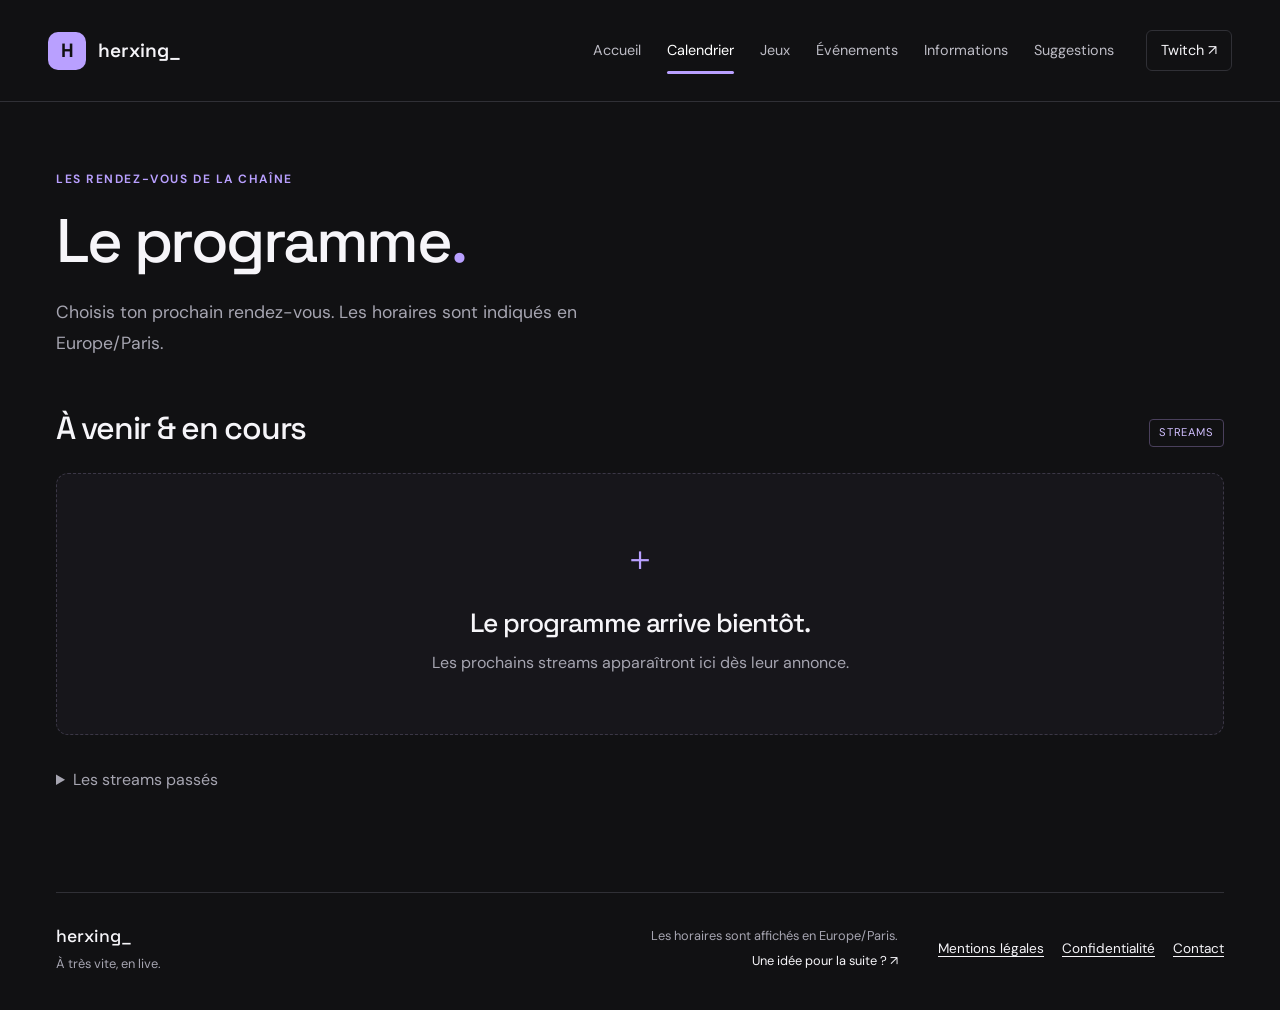
==== calendrier/index.html @ 87395aa2 "Ajouter les informations legales et ameliorer la confidentialite" ====
<!DOCTYPE html>
<html lang="fr" data-page="calendrier" data-root="../">
<head>
<meta charset="UTF-8">
<meta name="referrer" content="no-referrer">
<meta name="viewport" content="width=device-width, initial-scale=1">
<meta name="description" content="Le programme, les jeux et les rendez-vous de la chaîne. Tout pour se retrouver au même endroit.">
<meta name="theme-color" content="#111113">
<title>Calendrier — herxing_</title>
<link rel="icon" type="image/svg+xml" href="../favicon.svg">
<link rel="stylesheet" href="../css/style.css">
<script defer src="../public/contenu.js">
</script>
<script defer src="../config.js">
</script>
<script defer src="../js/validation.js">
</script>
<script defer src="../js/site.js">
</script>
</head>
<body>
<a class="skip" href="#contenu">Aller au contenu</a>
<header class="header">
<a class="brand" href="../index.html" aria-label="herxing_, accueil">
<span class="brand-mark" aria-hidden="true">H
</span>herxing_<span class="brand-tag">LE POINT DE RENDEZ-VOUS</span>
</a>
<nav aria-label="Navigation principale">
<a href="../index.html">Accueil</a>
<a href="../calendrier/index.html" aria-current="page">Calendrier</a>
<a href="../jeux/index.html">Jeux</a>
<a href="../evenements/index.html">Événements</a>
<a href="../informations/index.html">Informations</a>
<a href="../suggestions/index.html">Suggestions</a>
</nav>
<a class="twitch-link" href="https://www.twitch.tv/herxing_" target="_blank" rel="noopener noreferrer">Twitch <span aria-hidden="true">↗</span>
</a>
</header>
<main id="contenu" tabindex="-1">
<noscript>
<p class="shell">Active JavaScript pour afficher les rendez-vous, les jeux et envoyer des suggestions.</p>
</noscript>
<div class="shell page">
<header class="page-heading">
<p class="eyebrow">LES RENDEZ-VOUS DE LA CHAÎNE</p>
<h1>Le programme<span class="accent">.</span>
</h1>
<p class="lead">Choisis ton prochain rendez-vous. Les horaires sont indiqués en Europe/Paris.</p>
</header>
<div class="section-heading">
<h2>À venir & en cours</h2>
<span class="badge">STREAMS</span>
</div>
<section id="upcoming" aria-label="Streams à venir">
</section>
<div id="schedule-empty" class="empty-state">
<span class="empty-symbol" aria-hidden="true">＋</span>
<h2>Le programme arrive bientôt.</h2>
<p>Les prochains streams apparaîtront ici dès leur annonce.</p>
</div>
<details class="past-section" id="past-wrap" hidden>
<summary>Les streams passés</summary>
<div id="past">
</div>
</details>
</div>
</main>
<footer class="footer">
<a class="footer-brand" href="../index.html">herxing_<span>À très vite, en live.</span>
</a>
<div>
<span>Les horaires sont affichés en Europe/Paris.</span>
<a href="../suggestions/index.html">Une idée pour la suite ? <span aria-hidden="true">↗</span>
</a>
</div>
<nav class="legal-links" aria-label="Informations légales"><a href="../mentions-legales/index.html">Mentions légales</a><a href="../confidentialite/index.html">Confidentialité</a><a href="mailto:herxingapp@gmail.com">Contact</a></nav>
<span class="footer-note">Fait pour se retrouver.</span>
</footer>
</body>
</html>
---- css/style.css ----
@font-face{font-family:"DM Sans";font-style:normal;font-weight:400 700;font-display:swap;src:url("../fonts/dmsans.ttf") format("truetype")}
@font-face{font-family:"Space Grotesk";font-style:normal;font-weight:400 700;font-display:swap;src:url("../fonts/spacegrotesk.ttf") format("truetype")}
:root{color-scheme:dark;--bg:#111113;--surface:#19191d;--line:#303036;--muted:#a6a5b1;--text:#f6f5f9;--purple:#b9a0ff;--purple-dark:#261d3e;--heading:'Space Grotesk',sans-serif;--body:'DM Sans',sans-serif}
*{box-sizing:border-box}html{scroll-behavior:smooth}body{margin:0;background:var(--bg);color:var(--text);font:400 1rem/1.6 var(--body)}a{color:inherit;text-decoration:none}button,input,textarea,select{font:inherit}button,a,input,textarea{touch-action:manipulation}button{cursor:pointer}button:disabled{cursor:wait;opacity:.6}h1,h2,h3,p{margin:0}h1,h2,h3{font-family:var(--heading);line-height:1.15;font-weight:500;letter-spacing:-.04em}h1{font-size:clamp(2.8rem,5.6vw,5rem)}h2{font-size:2rem}h3{font-size:1.5rem}p{color:var(--muted)}[hidden]{display:none!important}a:focus-visible,button:focus-visible,input:focus-visible,textarea:focus-visible,summary:focus-visible{outline:3px solid var(--purple);outline-offset:5px}a:hover{color:var(--purple)}.shell{max-width:1264px;margin:auto;padding-left:48px;padding-right:48px}.header{max-width:1456px;margin:auto;display:flex;align-items:center;gap:32px;padding:27px 48px;border-bottom:1px solid var(--line)}.brand{display:flex;align-items:center;gap:12px;font:600 1.2rem var(--heading);white-space:nowrap}.brand-mark{background:var(--purple);color:var(--bg);width:38px;height:38px;display:inline-flex;align-items:center;justify-content:center;border-radius:10px;font-weight:700}.brand-mark span{margin-left:-2px}.brand-tag{display:none}.header nav{display:flex;gap:26px;margin-left:auto;align-items:center}.header nav a{font-size:.9rem;color:#bdbcc5;position:relative;padding:12px 0}.header nav a:hover,.header nav a[aria-current=page]{color:#fff}.header nav a[aria-current=page]:after{content:'';position:absolute;height:3px;background:var(--purple);left:0;right:0;bottom:0;border-radius:2px}.twitch-link{border:1px solid var(--line);padding:8px 14px;border-radius:6px;font-size:.9rem}.hero{display:grid;grid-template-columns:1.2fr 1fr;gap:70px;padding-top:92px;padding-bottom:80px}.eyebrow{font-size:.75rem;line-height:1.5;letter-spacing:.13em;font-weight:650;color:var(--muted)}.hero-copy>.eyebrow{color:var(--purple);display:flex;align-items:center;gap:10px}.tiny-line{height:1px;width:24px;background:var(--purple)}.hero h1{margin:23px 0 24px;max-width:620px;line-height:1.04}.lead{font-size:1.1rem;line-height:1.8;max-width:610px}.actions{display:flex;align-items:center;gap:26px;margin-top:30px;flex-wrap:wrap}.button{display:inline-flex;align-items:center;justify-content:center;gap:28px;font-weight:650;font-size:.95rem;border-radius:7px;padding:13px 20px;border:1px solid transparent;line-height:1.5}.primary{background:var(--purple);color:#1b132c}.primary:hover{background:#cab6ff;color:#1b132c}.secondary{background:transparent;border-color:#554569;color:#ddcfff}.secondary:hover{background:#302341;color:#fff}.text-link{font-size:.95rem;font-weight:500}.hero-footnote{font-size:.8rem;margin-top:35px;color:#8c8b96}.next-card{margin-top:8px;align-self:center;min-height:340px;background:var(--surface);border:1px solid #3d354b;border-radius:12px;display:flex;flex-direction:column;box-shadow:0 20px 60px #0002;overflow:hidden}.card-top{display:flex;justify-content:space-between;align-items:center;padding:22px 26px;border-bottom:1px solid var(--line);gap:15px}.badge{font-size:.7rem;letter-spacing:.08em;padding:4px 9px;border:1px solid #4a405c;border-radius:4px;color:#d1bfff;white-space:nowrap}.next-empty{padding:22px 27px 34px;flex:1}.outline-number{display:block;font:500 clamp(2.6rem,4vw,3.9rem)/1.3 var(--heading);letter-spacing:-.06em;color:#82729e;margin-bottom:14px}.next-empty h2{font-size:1.5rem;margin-bottom:10px}.next-empty p{font-size:.95rem}.card-bottom{border-top:1px solid var(--line);display:flex;justify-content:space-between;padding:16px 26px;font-size:.9rem;margin-top:auto}.card-bottom span{color:var(--purple)}.next-card .appointment{padding:24px;display:block;border:0;background:none;margin:0}.next-card .date-tile{float:left;margin-right:18px;margin-bottom:18px}.next-card .appointment h3{font-size:1.6rem}.next-card .appointment p{clear:both}.section-heading{display:flex;justify-content:space-between;align-items:end;gap:20px;margin-bottom:26px}.section-heading .eyebrow{margin-bottom:10px}.section-heading>p{font-size:.9rem}.explore{padding-bottom:74px}.portal-grid{display:grid;grid-template-columns:repeat(3,1fr);gap:18px}.portal{border:1px solid var(--line);border-radius:10px;padding:26px;background:#17171b;transition:background .2s,transform .2s}.portal:hover{background:#202026;color:var(--text);transform:translateY(-3px)}.portal-top{display:flex;align-items:center;gap:12px;margin-bottom:30px}.portal-top>span:last-child{margin-left:auto;color:var(--muted)}.portal-icon{display:flex;align-items:center;justify-content:center;border:1px solid #47434f;border-radius:8px;width:35px;height:35px;color:var(--purple);font-size:1.6rem;line-height:1}.portal-top .eyebrow{font-size:.68rem;letter-spacing:.08em}.portal h3{margin-bottom:13px;font-size:1.55rem}.portal p{font-size:.94rem;min-height:72px}.portal-footer{display:block;border-top:1px solid var(--line);padding-top:18px;margin-top:18px;font-size:.8rem;color:#c4c2cf}.purple-portal{background:#221b31;border-color:#493b61}.purple-portal:hover{background:#2b223e}.purple-portal .portal-icon{border-color:#5b477a}.purple-portal .portal-footer{color:var(--purple);border-color:#40314f}.section-block{padding-bottom:65px}.footer{max-width:1168px;margin:0 auto;border-top:1px solid var(--line);padding:32px 0 38px;display:flex;gap:40px;align-items:center}.footer-brand{font:500 1.1rem var(--heading)}.footer-brand span{display:block;font:.8rem var(--body);color:var(--muted);margin-top:8px}.footer>div{margin-left:auto;display:flex;flex-direction:column;gap:4px;font-size:.8rem;text-align:right}.footer>div>span{color:var(--muted)}.footer-note{display:none}.page{padding-top:68px;padding-bottom:80px;min-height:72vh}.page-heading{margin-bottom:50px}.page-heading .eyebrow{color:var(--purple);margin-bottom:18px}.page-heading h1{font-size:clamp(2.6rem,4.8vw,4rem);margin-bottom:20px}.accent{color:var(--purple)}.empty-state{text-align:center;padding:58px 24px;border:1px dashed #3b3746;border-radius:12px;background:#17161b}.empty-state h2{font-size:1.65rem;margin-bottom:12px}.empty-symbol{font-size:2.1rem;color:var(--purple);display:block;margin-bottom:22px}.empty-state .button{margin-top:25px}.appointment{display:flex;gap:24px;border:1px solid var(--line);background:var(--surface);border-radius:10px;padding:26px;margin-bottom:15px;align-items:flex-start}.date-tile{min-width:68px;text-align:center;background:#292133;border-radius:7px;padding:8px 10px;color:var(--purple)}.date-tile span{font-size:.75rem;letter-spacing:.1em;text-transform:uppercase}.date-tile strong{display:block;font:500 2rem var(--heading)}.appointment h3{margin:7px 0 12px}.appointment p{font-size:.95rem}.appointment p+p{margin-top:12px}.appointment-body{min-width:0;overflow-wrap:anywhere}.multiline{white-space:pre-line;overflow-wrap:anywhere}.past-section{margin-top:32px;color:var(--muted)}.past-section summary{cursor:pointer;margin-bottom:20px}.panel{padding:32px;background:var(--surface);border:1px solid var(--line);border-radius:12px}.panel h2{margin-bottom:22px}.panel .eyebrow{margin-bottom:12px}.panel .text-link{display:inline-block;margin-top:24px;color:var(--purple)}.info-grid{display:grid;grid-template-columns:1.3fr 1fr;gap:28px}.social-row{display:flex;justify-content:space-between;border-bottom:1px solid var(--line);padding:16px 0}.social-row span:last-child{color:var(--purple)}.library-toolbar{display:flex;justify-content:space-between;gap:20px;align-items:center;flex-wrap:wrap}.filter-group{display:flex;gap:7px;flex-wrap:wrap}.filter{border:1px solid var(--line);background:transparent;border-radius:6px;padding:9px 13px;color:var(--muted);font-size:.9rem}.filter span{margin-left:8px;font-size:.8rem}.filter.active{background:var(--purple);color:#1b132c;border-color:var(--purple)}input,textarea,select{background:#111115;border:1px solid #4a4654;color:var(--text);padding:12px 14px;border-radius:6px;width:100%;min-width:0}input::placeholder,textarea::placeholder{color:#898793}textarea{resize:vertical}.search{display:flex;align-items:center;gap:12px;border:1px solid #4a4654;border-radius:7px;padding-left:15px;max-width:100%}.search>span{color:var(--muted);font-size:1.4rem}.search input{border:0;background:transparent;padding-left:0}.results-line{font-size:.85rem;margin:25px 0 17px}.game-grid{display:grid;grid-template-columns:repeat(3,1fr);gap:16px}.game-card{padding:23px;border:1px solid var(--line);border-radius:9px;background:var(--surface)}.game-card h2{font-size:1.35rem;margin:22px 0;overflow-wrap:anywhere}.game-card a{font-size:.8rem;color:var(--purple)}.sync-note{display:flex;justify-content:space-between;gap:10px;font-size:.8rem;margin-top:25px;flex-wrap:wrap}.suggestion-strip{display:flex;align-items:center;justify-content:space-between;padding:28px;background:#20192c;border:1px solid #443351;border-radius:10px;margin-top:45px;gap:22px}.suggestion-strip h2{font-size:1.5rem;margin-bottom:6px}.suggestions-grid{display:grid;grid-template-columns:1.4fr 1fr;gap:70px}.form-panel h2{font-size:1.65rem}.form-panel label{display:block;font-size:.95rem;margin:20px 0 8px}.optional{font-size:.8rem;color:var(--muted);margin-left:8px}.field-note{display:flex;justify-content:space-between;font-size:.8rem;color:var(--muted);margin:5px 0 18px}.form-panel .button{margin-top:22px}.form-panel [role=status]{margin-top:17px;color:#ddcfff}.suggestion-aside{padding-top:10px}.large-quote{font:5rem/1 var(--heading);color:var(--purple)}.suggestion-aside h2{margin:5px 0 25px}.suggestion-aside p{font-size:.95rem}.aside-rule{height:1px;background:var(--line);margin:26px 0;width:55px}.small-note{font-size:.8rem!important;margin-top:32px}.form-unavailable{padding:30px 0}.form-unavailable h3{margin:22px 0 14px}.honeypot{position:absolute;left:-9999px;opacity:0}.sr-only{position:absolute!important;width:1px;height:1px;overflow:hidden;clip:rect(0,0,0,0)}.skip{position:absolute;top:-100px;left:20px;z-index:99;background:var(--purple);color:#111;padding:10px}.skip:focus{top:10px}
@media(min-width:1600px){.brand-tag{display:block;color:var(--muted);font:.65rem var(--body);letter-spacing:.1em;margin-left:5px}}
@media(max-width:1100px){.header{padding:20px 30px;gap:22px;flex-wrap:wrap}.header nav{gap:22px}.twitch-link{display:none}.hero{gap:32px;padding-top:65px}.footer{margin:0 48px}.portal{padding:22px}.portal-top{gap:8px}.portal-top .eyebrow{font-size:.65rem}.suggestions-grid{gap:35px}}
@media(max-width:800px){.header{display:block;padding:20px 24px 0}.header nav{margin-top:15px;gap:23px;overflow-x:auto;padding-bottom:10px}.header nav a{white-space:nowrap}.shell{padding-left:24px;padding-right:24px}.hero{grid-template-columns:1fr;padding-top:50px;padding-bottom:52px;gap:38px}.hero h1{font-size:3.8rem;max-width:500px}.next-card{max-width:600px;width:100%}.portal-grid{grid-template-columns:1fr}.portal-top{margin-bottom:20px}.portal p{min-height:0}.portal-footer{margin-top:22px}.portal-top .eyebrow{font-size:.75rem}.section-heading>p{display:none}.footer{margin:0 24px;align-items:start}.page{padding-top:45px}.page-heading{margin-bottom:35px}.info-grid,.suggestions-grid{grid-template-columns:1fr}.suggestion-aside{padding:10px 10px 0}.game-grid{grid-template-columns:repeat(2,1fr)}.suggestion-strip{align-items:start;flex-direction:column}.footer>div{max-width:230px}.panel{padding:24px}}
@media(max-width:450px){.hero h1{font-size:3.2rem}.hero-copy .eyebrow{font-size:.68rem}.card-top{padding:20px;gap:8px}.card-top .eyebrow{font-size:.65rem}.next-empty{padding:23px}.footer{flex-direction:column;gap:22px}.footer>div{margin-left:0;text-align:left}.game-grid{grid-template-columns:1fr}.filter{padding:9px 10px}.filter span{margin-left:4px}.search{width:100%}.appointment{padding:18px;gap:15px}.date-tile{min-width:56px}.appointment h3{font-size:1.3rem}.page-heading h1{font-size:2.5rem}.section-heading h2{font-size:1.6rem}}
@media(prefers-reduced-motion:reduce){html{scroll-behavior:auto}*,*:before,*:after{transition:none!important;animation:none!important}}

/* Jaquettes : espace stable au chargement et remplacement sans image cassée. */
.game-card{overflow:hidden;transition:border-color .2s,transform .2s}.game-card:hover{border-color:#9471c9;transform:translateY(-3px)}.game-artwork{position:relative;aspect-ratio:460/215;margin:-23px -23px 22px;overflow:hidden;background:radial-gradient(ellipse at 20% 20%,#62418b,transparent 65%),linear-gradient(135deg,#30203f,#15141d);display:grid;place-items:center}.game-monogram{font:600 3.5rem var(--heading);color:#d7c0ff;letter-spacing:.08em}.game-artwork img{position:absolute;width:100%;height:100%;object-fit:cover;inset:0}.game-card h2{margin:18px 0}.game-card .badge{position:relative}@media(prefers-reduced-motion:reduce){.game-card{transition:none}.game-card:hover{transform:none}}

.library-facets{display:grid;grid-template-columns:repeat(3,minmax(0,1fr)) auto;gap:16px;align-items:end;margin-top:24px}.library-facets label{font-size:.85rem;color:var(--muted)}.library-facets select{display:block;margin-top:6px}.game-genres{font-size:.8rem;margin-bottom:18px}@media(max-width:700px){.library-facets{grid-template-columns:1fr 1fr}}@media(max-width:420px){.library-facets{grid-template-columns:1fr}}

.about-stickers{display:flex;flex-wrap:wrap;gap:10px;margin:18px 0 26px}.about-stickers span{padding:6px 12px;border:1px solid #735593;border-radius:6px;background:#2d203e;color:#e2ceff;font-size:.78rem}.about-stickers span:first-child{transform:rotate(-3deg);background:var(--purple);color:#20142e;font-weight:700}.about-stickers span:last-child{transform:rotate(2deg)}.setup-panel{margin-top:28px}.setup-heading{display:flex;justify-content:space-between;align-items:center;gap:24px}.setup-heading>p{font-size:.9rem;text-align:right}.setup-list{display:grid;grid-template-columns:repeat(3,minmax(0,1fr));gap:0 28px;margin:12px 0 0}.setup-item{padding:22px 0;border-top:1px solid var(--line)}.setup-item dt{font-size:.75rem;text-transform:uppercase;letter-spacing:.09em;color:var(--purple);margin-bottom:8px}.setup-item dd{margin:0;font-size:1rem;overflow-wrap:anywhere}@media(max-width:850px){.setup-list{grid-template-columns:1fr 1fr}}@media(max-width:520px){.setup-list{grid-template-columns:1fr}.setup-heading{display:block}.setup-heading>p{text-align:left;margin-bottom:24px}}

.stream-mood{display:grid;grid-template-columns:1fr 1.15fr;gap:24px;align-items:center;margin-top:28px;padding:36px 32px 0;border:1px solid #59426f;border-radius:16px;background:radial-gradient(ellipse at 80% 100%,#48305e,transparent 65%),#1b1622;overflow:hidden}.mood-copy{padding-bottom:36px}.mood-copy .eyebrow{color:#c7a5f0;margin-bottom:16px}.mood-copy h2{font-size:clamp(1.8rem,3vw,2.6rem)}.mood-disclaimer{margin:15px 0 24px;font-size:.95rem}.mood-portrait{margin:0;align-self:end;position:relative;transform-origin:50% 100%;padding-top:100px}.mood-portrait img{display:block;width:100%;height:auto;filter:drop-shadow(0 0 12px #b794f622)}.mood-portrait figcaption{position:absolute;top:0;left:5%;right:5%;padding:16px 20px;background:#e9dcff;color:#271b36;border-radius:16px;font-weight:650;line-height:1.4;transform:rotate(-2deg)}.mood-portrait figcaption:after{content:"";position:absolute;bottom:-11px;left:58%;border-left:12px solid transparent;border-right:12px solid transparent;border-top:13px solid #e9dcff}.mood-arrived{animation:mood-pop .75s ease-out both}@keyframes mood-pop{0%{opacity:0;transform:translateY(45px) rotate(-5deg)}65%{opacity:1;transform:translateY(-8px) rotate(2deg)}100%{opacity:1;transform:none}}@media(max-width:700px){.stream-mood{grid-template-columns:1fr;padding:28px 20px 0;gap:0}.mood-copy{padding-bottom:24px}.mood-portrait{width:100%;max-width:500px;justify-self:center;padding-top:110px}}@media(prefers-reduced-motion:reduce){.mood-arrived{animation:none}}

/* Accueil : salon multigaming */
html[data-page=accueil] body{background:radial-gradient(ellipse at 85% 12%,#39204d66,transparent 40%),var(--bg)}html[data-page=accueil] .hero{gap:32px;align-items:center;padding-top:64px;padding-bottom:48px;grid-template-columns:1.05fr 1fr}html[data-page=accueil] .hero h1{font-size:clamp(2.8rem,5vw,4.8rem);max-width:650px}html[data-page=accueil] .hero .lead{max-width:540px}.home-stickers{display:flex;gap:10px;flex-wrap:wrap;margin-top:28px}.home-stickers span{font-size:.75rem;padding:6px 10px;background:#24202c;border:1px solid #50425e;border-radius:30px;color:#ded3eb}.hero-scene{position:relative;isolation:isolate;min-height:385px;display:flex;align-items:end;border-radius:32px;background:radial-gradient(circle at 65% 35%,#d0b4ff,#9461c9 47%,#55306b);border:1px solid #c8a2f8;box-shadow:0 20px 70px #9762db20;transform:rotate(2deg);margin:24px 0 28px}.hero-scene:before{content:"";position:absolute;inset:16px;border:1px dashed #ffffff50;border-radius:23px;z-index:-1}.hero-person{display:block;width:112%;max-width:none;height:auto;margin-left:-6%;filter:drop-shadow(0 12px 12px #1a082c66);transform:rotate(-2deg);border-radius:0 0 28px 28px}.scene-sticker{position:absolute;top:24px;left:-12px;background:#e4ff9b;color:#24300c;padding:10px 17px;font-weight:800;font-size:.78rem;letter-spacing:.06em;transform:rotate(-7deg);box-shadow:4px 4px 0 #34233e;border-radius:6px;z-index:2}.scene-spark{position:absolute;right:20px;top:50px;font-size:4rem;color:#e9ffad}.scene-caption{position:absolute;bottom:-22px;right:16px;left:16px;background:#21172e;border:1px solid #b68bdd;padding:14px 18px;border-radius:12px;transform:rotate(-2deg);box-shadow:0 8px 20px #0004}.scene-caption span{display:block;color:#d1b3ff;font-weight:700}.scene-caption strong{font-size:.86rem;font-weight:400;color:#f4eaff}.home-rendezvous{display:grid;grid-template-columns:1fr 1fr;gap:24px;margin-bottom:64px}.home-rendezvous .next-card{width:100%;align-self:stretch}.home-rendezvous .next-empty{padding:26px;position:relative}.next-icon{float:right;font-size:2.5rem;color:#c4a3ff}.home-rendezvous .next-empty h2{font-size:1.65rem}.home-discord{padding:30px;border-radius:14px;background:linear-gradient(120deg,#35214c,#211c38);border:1px solid #705594}.home-discord .eyebrow{color:#ccb0f6}.home-discord h2{margin:18px 0 14px;font-size:2rem}.home-discord .button{margin-top:24px}.home-discord p{max-width:420px}html[data-page=accueil] .portal{position:relative;overflow:hidden;transition:transform .2s,border-color .2s}html[data-page=accueil] .portal:hover{transform:translateY(-5px);border-color:#b998ea}html[data-page=accueil] .portal:first-child{background:linear-gradient(145deg,#1c2b29,#17191c)}html[data-page=accueil] .portal:nth-child(2){background:linear-gradient(145deg,#332321,#1c181b)}html[data-page=accueil] .portal-icon{background:#ffffff0b}html[data-page=accueil] .portal:first-child .portal-icon{color:#c9efa0}html[data-page=accueil] .portal:nth-child(2) .portal-icon{color:#ffbb97}@media(max-width:900px){html[data-page=accueil] .hero{grid-template-columns:1fr}.hero-scene{width:min(100%,550px);justify-self:center;min-height:330px}.home-rendezvous{grid-template-columns:1fr}html[data-page=accueil] .hero h1{max-width:720px}}@media(max-width:520px){.hero-scene{min-height:290px;margin-top:30px}.scene-sticker{font-size:.65rem;left:0}.scene-spark{font-size:3rem;top:65px}.scene-caption strong{font-size:.75rem}.home-discord{padding:24px}html[data-page=accueil] .hero{padding-top:36px}}@media(prefers-reduced-motion:reduce){html[data-page=accueil] .portal{transition:none}html[data-page=accueil] .portal:hover{transform:none}}

/* Accueil simplifié : une photo, une présentation et des liens directs. */
html[data-page=accueil] body{background:var(--bg)}html[data-page=accueil] .hero{padding-top:56px;gap:48px}html[data-page=accueil] .hero h1{font-size:clamp(2.8rem,4.7vw,4.4rem);line-height:1.08;text-wrap:balance;max-width:580px}html[data-page=accueil] .hero .eyebrow{letter-spacing:.08em}.hero-scene{min-height:340px;transform:none;border:0;border-radius:0;box-shadow:none;background:none;margin:12px 0;align-self:center}.hero-scene:before{inset:35px 15px 0;border:0;border-radius:50% 50% 12px 12px;background:#70508c;z-index:-1}.hero-person{width:108%;margin-left:-4%;transform:none;filter:none;border-radius:0}.home-discord{background:transparent;border:0;border-left:2px solid #9674bb;border-radius:0;padding:24px 32px}.home-discord h2{margin:0 0 16px;font-size:1.8rem}.home-discord .button{background:transparent;color:#d3b8f5;border-color:#715784}.home-rendezvous .next-card{box-shadow:none;border-radius:10px}.home-rendezvous{margin-top:20px;margin-bottom:56px}html[data-page=accueil] .portal,html[data-page=accueil] .portal:first-child,html[data-page=accueil] .portal:nth-child(2){background:transparent;border:0;border-top:1px solid #51435e;border-radius:0;padding:24px 0;box-shadow:none}html[data-page=accueil] .portal:hover{transform:none;border-color:#c7a4f1}html[data-page=accueil] .portal h3{margin-top:0}html[data-page=accueil] .portal-footer{border:0;padding-top:18px}html[data-page=accueil] .portal-grid{gap:32px}@media(max-width:900px){html[data-page=accueil] .hero{gap:20px}.hero-scene{min-height:280px}}@media(max-width:520px){html[data-page=accueil] .hero{padding-top:32px}.hero-scene{min-height:220px}.home-discord{padding:20px}.home-rendezvous{margin-top:0}}

/* Accès aux pages : contraste et indication de clic. */
html[data-page=accueil] .portal,html[data-page=accueil] .portal:first-child,html[data-page=accueil] .portal:nth-child(2){background:#231c2e;border:1px solid #72568e;border-top:3px solid #b99af3;border-radius:10px;padding:28px;display:flex;flex-direction:column;min-height:245px}html[data-page=accueil] .portal h3{color:#fff;font-size:1.6rem;padding-right:32px;margin:0 0 16px}html[data-page=accueil] .portal p{color:#ded6e8;line-height:1.65;margin-bottom:24px}html[data-page=accueil] .portal:after{content:"↗";position:absolute;top:24px;right:24px;color:#d9c4ff;font-size:1.6rem}html[data-page=accueil] .portal-footer{display:block;margin-top:auto;padding-top:18px;border-top:1px solid #665274;color:#e1d0ff;font-size:.9rem;font-weight:650}html[data-page=accueil] .portal:hover,html[data-page=accueil] .portal:focus-visible{background:#30243e;border-color:#d2b4ff;transform:none}html[data-page=accueil] .portal-grid{gap:22px}@media(max-width:520px){html[data-page=accueil] .portal,html[data-page=accueil] .portal:first-child,html[data-page=accueil] .portal:nth-child(2){padding:24px;min-height:220px}}

.appointment-art{display:block;grid-column:1 / -1;width:100%;height:auto;max-height:260px;object-fit:cover;border-radius:9px;margin-top:12px}.appointment .date-tile{background:#38264c;border-color:#8865a8;color:#edddff}.appointment time{color:#e2d0f5}


.legal-content{max-width:850px}.legal-content section{margin:32px 0}.legal-content h2{font-size:1.5rem;margin-bottom:14px}.legal-content p,.legal-content li{line-height:1.8;margin-bottom:12px}.legal-content ul{padding-left:24px}.legal-content a,.privacy-note a{color:#d6bfff;text-decoration:underline;text-underline-offset:3px}.legal-links{display:flex;flex-wrap:wrap;gap:12px;justify-content:flex-end}.privacy-note{font-size:.9rem;line-height:1.65;margin:22px 0;color:#ded6e8}.privacy-actions{display:flex;flex-wrap:wrap;gap:12px}.legal-draft{border-left:3px solid #e6bd73;padding:16px;background:#29241b}.privacy-actions .button{margin-top:8px}

.footer{flex-wrap:wrap}.footer .legal-links{font-size:.85rem;gap:10px 18px}.footer .legal-links a{text-decoration:underline;text-underline-offset:3px}@media(max-width:700px){.footer .legal-links{flex-basis:100%;justify-content:flex-start}.privacy-actions .button{width:100%}}
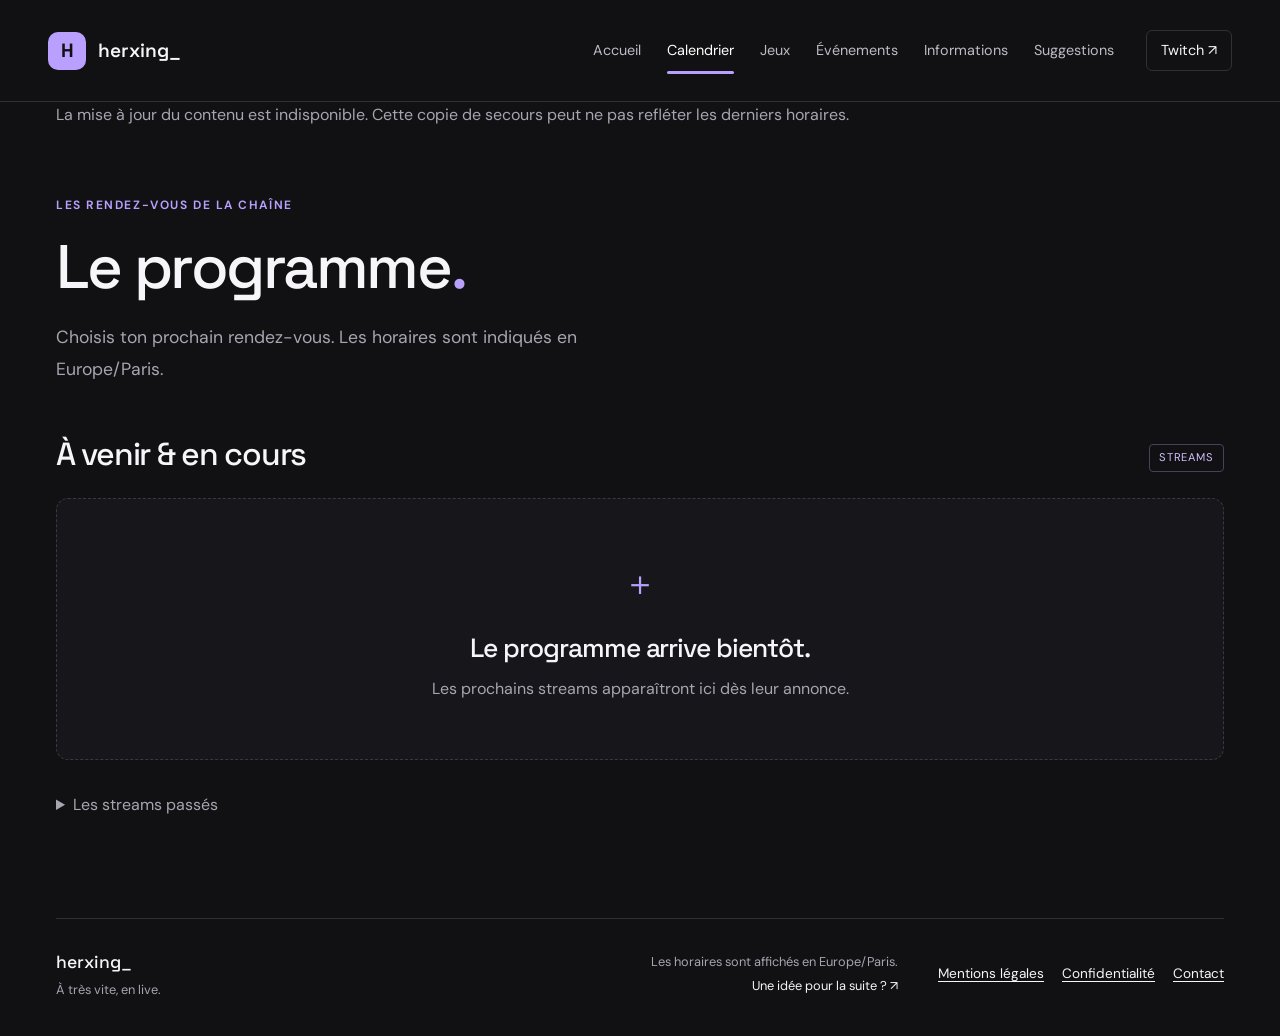
==== commit 199c6fbd: "Ajouter le direct Twitch et les exports agenda" ====
--- a/calendrier/index.html
+++ b/calendrier/index.html
@@ -15,6 +15,7 @@
 </script>
 <script defer src="../js/validation.js">
 </script>
+<script defer src="../js/calendar.js"></script>
 <script defer src="../js/site.js">
 </script>
 </head>
--- a/css/style.css
+++ b/css/style.css
@@ -32,3 +32,5 @@
 .legal-content{max-width:850px}.legal-content section{margin:32px 0}.legal-content h2{font-size:1.5rem;margin-bottom:14px}.legal-content p,.legal-content li{line-height:1.8;margin-bottom:12px}.legal-content ul{padding-left:24px}.legal-content a,.privacy-note a{color:#d6bfff;text-decoration:underline;text-underline-offset:3px}.legal-links{display:flex;flex-wrap:wrap;gap:12px;justify-content:flex-end}.privacy-note{font-size:.9rem;line-height:1.65;margin:22px 0;color:#ded6e8}.privacy-actions{display:flex;flex-wrap:wrap;gap:12px}.legal-draft{border-left:3px solid #e6bd73;padding:16px;background:#29241b}.privacy-actions .button{margin-top:8px}
 
 .footer{flex-wrap:wrap}.footer .legal-links{font-size:.85rem;gap:10px 18px}.footer .legal-links a{text-decoration:underline;text-underline-offset:3px}@media(max-width:700px){.footer .legal-links{flex-basis:100%;justify-content:flex-start}.privacy-actions .button{width:100%}}
+
+.live-banner{display:flex;align-items:center;justify-content:space-between;gap:24px;padding:24px 28px;margin-bottom:40px;background:#211b2b;border:1px solid #665080;border-radius:12px}.live-banner strong{font-size:1.3rem}.live-banner p{margin-top:8px}.live-banner.is-live{border-color:#f47789;background:#301a26}.live-banner.is-live strong{color:#ffacb8}.agenda-button{display:flex;margin-top:16px}.agenda-note{font-size:.8rem!important;margin-top:8px}.schedule-status{display:inline-block;margin-top:12px}.appointment-cancelled{border-style:dashed}@media(max-width:650px){.live-banner{flex-direction:column;align-items:stretch;padding:20px}.live-banner .button{width:100%}}
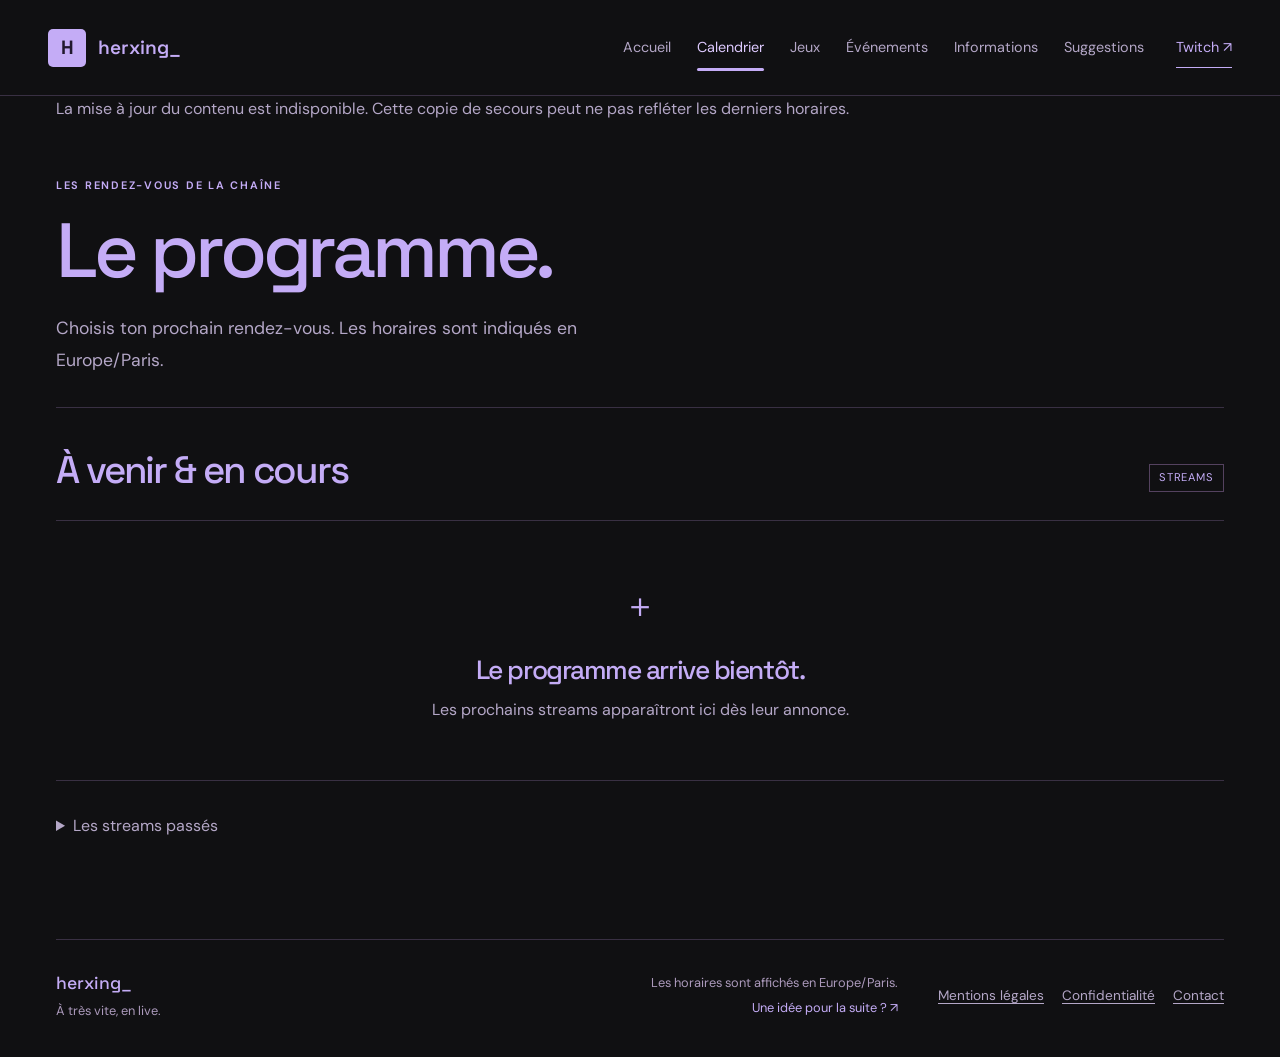
==== commit cea8d9f0: "Unifier la direction artistique noir et lavande" ====
--- a/calendrier/index.html
+++ b/calendrier/index.html
@@ -18,6 +18,8 @@
 <script defer src="../js/calendar.js"></script>
 <script defer src="../js/site.js">
 </script>
+<script defer src="../js/navigation.js"></script>
+<link rel="stylesheet" href="../css/editorial.css">
 </head>
 <body>
 <a class="skip" href="#contenu">Aller au contenu</a>
--- a/css/style.css
+++ b/css/style.css
@@ -34,3 +34,24 @@
 .footer{flex-wrap:wrap}.footer .legal-links{font-size:.85rem;gap:10px 18px}.footer .legal-links a{text-decoration:underline;text-underline-offset:3px}@media(max-width:700px){.footer .legal-links{flex-basis:100%;justify-content:flex-start}.privacy-actions .button{width:100%}}
 
 .live-banner{display:flex;align-items:center;justify-content:space-between;gap:24px;padding:24px 28px;margin-bottom:40px;background:#211b2b;border:1px solid #665080;border-radius:12px}.live-banner strong{font-size:1.3rem}.live-banner p{margin-top:8px}.live-banner.is-live{border-color:#f47789;background:#301a26}.live-banner.is-live strong{color:#ffacb8}.agenda-button{display:flex;margin-top:16px}.agenda-note{font-size:.8rem!important;margin-top:8px}.schedule-status{display:inline-block;margin-top:12px}.appointment-cancelled{border-style:dashed}@media(max-width:650px){.live-banner{flex-direction:column;align-items:stretch;padding:20px}.live-banner .button{width:100%}}
+
+/* Community participation */
+.community-section{margin:0 0 64px;scroll-margin-top:110px}.community-poll{padding:28px;border:1px solid #66547e;border-radius:16px;background:#1b1722}.community-poll h3{font-size:1.6rem}.community-poll fieldset{border:0;padding:0;margin:24px 0}.community-poll legend{font-weight:700;margin-bottom:12px}.poll-choice{display:flex;align-items:center;gap:16px;padding:16px;margin:10px 0;border:1px solid #51445f;border-radius:10px;cursor:pointer}.poll-choice:has(input:checked){border-color:#bca1ff;background:#30253e}.poll-choice input{width:20px;height:20px;flex:none;accent-color:#bca1ff}.poll-choice>span{display:grid;gap:6px;flex:1;min-width:0}.poll-choice strong{overflow-wrap:anywhere}.poll-choice progress{width:100%;height:8px;accent-color:#bca1ff}.poll-help{font-size:.85rem;color:#c5bfce}.community-poll>.button{margin:16px 16px 0 0}.community-poll>a{display:inline-block;margin-top:16px}.community-ideas{display:grid;grid-template-columns:repeat(auto-fit,minmax(min(100%,260px),1fr));gap:20px}.community-idea{padding:24px;border-top:3px solid #bca1ff;background:#1c1921;border-radius:4px 4px 14px 14px;overflow-wrap:anywhere}.community-idea h3{margin:18px 0 12px}.community-teaser{margin-top:36px;margin-bottom:56px;padding-top:32px;border-top:1px solid #51445f}.community-teaser h2{margin-bottom:24px}@media(max-width:600px){.community-poll{padding:18px}.community-poll>.button{width:100%;margin-right:0}}
+
+/* Responsive navigation and content */
+.menu-toggle{display:none}.appointment{display:grid;grid-template-columns:68px minmax(0,1fr)}.appointment-art{grid-column:1/-1;width:100%;max-height:260px}.next-card .appointment{display:grid}.next-card .date-tile{float:none;margin:0}.appointment-body{width:100%}.agenda-button{white-space:normal;word-break:normal;overflow-wrap:normal}
+@media(max-width:900px){
+.header.has-menu{display:flex;flex-wrap:wrap;gap:0;align-items:center;padding:16px 20px;position:relative;background:var(--bg);z-index:20}.header.has-menu .brand{margin-right:auto}.header.has-menu .menu-toggle{display:inline-flex;align-items:center;gap:10px;min-height:44px;padding:8px 12px;background:#211b2b;border:1px solid #51445f;border-radius:8px;color:var(--text);font-size:.9rem}.menu-icon{width:18px;height:12px;border-top:2px solid currentColor;border-bottom:2px solid currentColor;position:relative}.menu-icon:after{content:'';position:absolute;left:0;right:0;top:4px;border-top:2px solid currentColor}.header.has-menu nav{display:none;width:100%;margin:16px 0 0;padding:8px 0;overflow:visible;white-space:normal;border-top:1px solid var(--line)}.header.has-menu.menu-open nav{display:grid;grid-template-columns:1fr 1fr;gap:6px}.header.has-menu nav a{padding:14px;border-radius:8px;min-height:48px;background:#19171e;font-size:1rem}.header.has-menu nav a[aria-current=page]{background:#30243e;color:#e3d6ff}.header.has-menu nav a:after{display:none}.header.has-menu>.twitch-link{display:none}.header.has-menu.menu-open>.twitch-link{display:block;width:100%;text-align:center;margin-top:10px;padding:12px}
+}
+@media(max-width:600px){
+.shell{padding-left:20px;padding-right:20px}.page{padding-top:32px;padding-bottom:44px}.page-heading{margin-bottom:30px}.page-heading h1{font-size:2.35rem}.lead{font-size:1rem;line-height:1.65}.hero{gap:24px;padding-top:30px;padding-bottom:30px}.hero h1{font-size:2.5rem;margin:16px 0 18px;line-height:1.08}.hero .actions{gap:12px;margin-top:22px}.hero .actions .button{width:100%}.hero .text-link{display:block;width:100%;text-align:center;padding:10px}.hero-scene{margin:0 auto!important;width:100%;max-width:360px;min-height:0!important}.hero-person{max-height:235px;object-fit:contain}.live-banner{margin-left:20px;margin-right:20px;margin-bottom:28px}.live-banner strong{font-size:1.1rem}.appointment,.next-card .appointment{grid-template-columns:54px minmax(0,1fr);gap:14px;padding:18px;align-items:start}.appointment .date-tile{min-width:0;width:54px;padding:7px 4px}.date-tile strong{font-size:1.6rem}.appointment-body{min-width:0}.appointment .eyebrow{letter-spacing:.05em;font-size:.7rem}.appointment h3,.next-card .appointment h3{font-size:1.35rem}.appointment-art{grid-column:1/-1;grid-row:1;max-height:180px;margin:0 auto 4px;background:#111113}.appointment .agenda-button{width:100%;padding:12px 8px;gap:8px;font-size:.85rem}.appointment .agenda-note{line-height:1.5}.section-heading{align-items:center;gap:12px}.section-heading h2{font-size:1.55rem}.panel{padding:22px}.footer{margin:0 20px;padding-top:26px;gap:22px}.community-section{margin-bottom:38px}.community-section h2{font-size:1.65rem;margin-bottom:16px}.community-teaser{margin-left:20px;margin-right:20px;padding-left:0;padding-right:0}.library-toolbar{gap:14px}.filter-group{width:100%;display:grid;grid-template-columns:repeat(3,1fr);gap:6px}.filter{padding:10px 5px;font-size:.8rem}.filter span{margin-left:4px}.search{width:100%}.game-grid{grid-template-columns:repeat(2,minmax(0,1fr));gap:10px}.game-card{padding:14px}.game-card h2{font-size:1rem;overflow-wrap:normal;word-break:normal;margin-top:12px}.game-card .badge{font-size:.6rem;white-space:normal}.game-card img{height:100px;object-fit:cover}.game-card .button{padding:10px 8px;gap:5px;font-size:.8rem}.info-grid,.suggestions-grid{gap:24px}input,select,textarea{font-size:16px}
+}
+
+/* Navigation experiment: full-screen editorial layout */
+.menu-heading,.menu-link-description,.menu-link-arrow,.menu-backdrop{display:none}
+@media(max-width:900px){
+html.navigation-open{overflow:hidden}.header.has-menu{z-index:50}.header.has-menu.menu-open{position:fixed;top:0;left:0;width:100%;max-width:none;background:#c4acf6;border-color:#ad94dc;color:#22182e}.header.has-menu.menu-open .brand-mark{background:#22182e;color:#d3bfff}.header.has-menu .menu-toggle{border:0;background:none;border-radius:0;padding:9px 0 9px 16px;gap:12px;color:inherit}.header.has-menu .menu-icon{border:0;width:22px;height:18px;transform:rotate(0deg);transition:transform .45s cubic-bezier(.22,1,.36,1)}.menu-icon:before,.header.has-menu .menu-icon:after{content:'';position:absolute;left:0;top:5px;height:2px;width:22px;background:currentColor;border:0;transition:transform .4s,top .4s}.header.has-menu .menu-icon:after{top:12px}.header.has-menu.menu-open .menu-icon{transform:rotate(90deg)}.menu-open .menu-icon:before{top:8px;transform:rotate(45deg)}.header.has-menu.menu-open .menu-icon:after{top:8px;transform:rotate(-45deg)}
+.header.has-menu nav,.header.has-menu.menu-open nav{position:fixed;inset:76px 0 0;display:grid;grid-template-columns:1fr 1fr;align-content:start;align-items:stretch;gap:0 16px;width:100%;margin:0;padding:24px 26px max(24px,env(safe-area-inset-bottom));border:0;background:#c4acf6;color:#22182e;overflow-y:auto;overscroll-behavior:contain;visibility:hidden;transform:translateY(105%);transition:transform .48s cubic-bezier(.22,1,.36,1),visibility .48s;pointer-events:none}.header.has-menu.menu-open nav{visibility:visible;transform:translateY(0);pointer-events:auto}.header.has-menu .menu-heading{display:block;grid-column:1/-1;font-size:.65rem;letter-spacing:.18em;font-weight:700;color:#58466e;margin:0 0 14px}.header.has-menu .menu-secondary-heading{margin:30px 0 10px;padding-top:22px;border-top:1px solid #a48bc5}.header.has-menu nav a:not(.twitch-link){border:0;border-radius:0;background:none;color:#22182e;padding:10px 0;min-height:44px;font-size:1rem;transform:translateX(-18px);opacity:0;transition:opacity .25s,transform .4s}.header.has-menu.menu-open nav a{opacity:1;transform:none;transition-delay:calc(100ms + var(--menu-order,0)*35ms)}.header.has-menu nav a:nth-of-type(-n+3){grid-column:1/-1;padding:10px 0;line-height:1.12}.header.has-menu nav a:nth-of-type(-n+3) .menu-link-title{font-family:var(--heading);font-size:clamp(2.4rem,10.5vw,3.7rem);letter-spacing:-.055em;font-weight:500}.header.has-menu nav a[aria-current=page]{color:#22182e;box-shadow:none;background:none}.header.has-menu nav a[aria-current=page] .menu-link-title{text-decoration:underline;text-decoration-thickness:2px;text-underline-offset:7px}.header.has-menu nav a:hover .menu-link-title{color:#624284}.header.has-menu nav a:focus-visible{outline:2px solid #22182e;outline-offset:4px}.header.has-menu nav .twitch-link{grid-column:1/-1;display:flex;align-items:center;justify-content:space-between;background:#22182e;color:#f0e8fc;border:0;border-radius:0;font-size:1rem;font-weight:600;padding:17px 20px;margin-top:30px;min-height:56px}.header.has-menu nav .twitch-link:hover{background:#39264c}
+}
+@media(max-height:650px) and (max-width:900px){.header.has-menu nav{padding-top:16px}.header.has-menu nav a:nth-of-type(-n+3) .menu-link-title{font-size:2.2rem}.header.has-menu .menu-secondary-heading{margin-top:16px;padding-top:12px}.header.has-menu nav .twitch-link{margin-top:16px}}
+@media(prefers-reduced-motion:reduce){.header.has-menu nav,.header.has-menu nav a,.menu-icon,.menu-icon:before,.menu-icon:after{transition:none!important}}
--- a/css/editorial.css
+++ b/css/editorial.css
@@ -0,0 +1,17 @@
+/* Shared art direction: ink and lavender, inverted fullscreen navigation. */
+:root{--bg:#101012;--surface:#101012;--line:#393043;--muted:#b4a7c7;--text:#c4acf6;--purple:#c4acf6;--purple-dark:#21192c;--heading:'Space Grotesk',sans-serif}
+body{background:var(--bg);color:var(--text)}h1,h2,h3,h4,strong{color:inherit}h1,h2,h3{font-weight:500;letter-spacing:-.055em}p{color:var(--muted)}a:hover{color:#e4d5ff}::selection{background:#c4acf6;color:#21182e}button,input,textarea,select{accent-color:#c4acf6}a:focus-visible,button:focus-visible,input:focus-visible,textarea:focus-visible,select:focus-visible{outline:2px solid #c4acf6;outline-offset:5px}
+.header{border-color:var(--line);padding-top:24px;padding-bottom:24px}.brand-mark{border-radius:5px;background:#c4acf6;color:#21182e}.header nav a{color:#b4a7c7}.header nav a:hover,.header nav a[aria-current=page]{color:#decaff}.header>.twitch-link{border:0;border-bottom:1px solid var(--purple);border-radius:0;padding-left:0;padding-right:0}.eyebrow{color:#ac96cb;letter-spacing:.16em;font-size:.68rem}.page-heading{padding-bottom:30px;border-bottom:1px solid var(--line);margin-bottom:40px}.page-heading h1{font-size:clamp(2.8rem,6vw,5.4rem);line-height:1.02;margin-bottom:24px}.page-heading .lead{max-width:560px}.page{padding-top:55px}.section-heading{margin-bottom:28px}.section-heading h2{font-size:clamp(1.65rem,3vw,2.4rem)}.lead{color:#b4a7c7}
+html[data-page=accueil] .hero{padding-top:68px;padding-bottom:60px;gap:56px}.hero h1{font-size:clamp(3.1rem,6vw,5.8rem);line-height:1.02;font-weight:500;max-width:660px}.hero-copy .eyebrow{color:#ad94ce}.hero-scene{background:none;border:0;box-shadow:none}.hero-scene:before{background:#c4acf6;border-radius:0;inset:30px 20px 0}.hero-person{filter:none}.hero-footnote{color:var(--muted)}
+.button{border-radius:0;box-shadow:none;gap:20px;padding:14px 22px;transition:background .18s,color .18s,transform .18s}.button:hover{transform:translateY(-2px)}.primary{background:#c4acf6;color:#21182e;border-color:#c4acf6}.primary:hover{background:#decbff;color:#21182e}.secondary{border-color:#655275;color:#c4acf6;background:transparent}.secondary:hover{background:#21192c;color:#decaff}.text-link{color:var(--purple);text-underline-offset:5px}.actions .text-link{border-bottom:1px solid #655275;padding-bottom:5px}.badge{border-radius:0;border-color:#54425f;color:#c4acf6;letter-spacing:.08em}.panel,.next-card,.appointment,.game-card,.empty-state,.community-poll,.community-idea{border-radius:0;box-shadow:none;background:transparent;border-color:var(--line)}.panel{padding:28px;border-width:1px 0 0}.panel h2{font-size:2rem}.next-card{border-width:1px 0;min-height:0}.card-top,.card-bottom{padding-left:0;padding-right:0;border-color:var(--line)}.next-empty{padding:26px 0}.outline-number{color:#9276b2}.card-top .eyebrow{color:#ac96cb}
+.live-banner{background:transparent;border:solid var(--line);border-width:1px 0;border-radius:0;padding:24px 0}.live-banner strong{font-family:var(--heading);font-size:1.55rem;font-weight:500;letter-spacing:-.03em}.live-banner.is-live{background:transparent;border-color:#9c76c5}.live-banner.is-live strong{color:#dcc1ff}.live-banner p{color:var(--muted)}
+html[data-page=accueil] .portal,html[data-page=accueil] .portal:first-child,html[data-page=accueil] .portal:nth-child(2),.portal,.purple-portal{background:transparent;border:solid var(--line);border-width:1px 0 0;border-radius:0;padding:26px 0;box-shadow:none;min-height:0}html[data-page=accueil] .portal:hover,html[data-page=accueil] .portal:focus-visible,.portal:hover,.purple-portal:hover{background:transparent;border-color:#c4acf6;transform:none;color:#ddc8ff}.portal h3{color:#c4acf6;font-size:1.7rem}.portal p{color:var(--muted)}.portal-top{margin-bottom:22px}.portal-icon{border:0;border-radius:0;justify-content:flex-start;color:var(--purple)}.portal-footer,html[data-page=accueil] .portal-footer{border:0;padding-top:20px;color:#c4acf6}.portal-grid{gap:32px}
+.appointment{border-width:1px 0;padding:24px 0}.next-card .appointment{padding:24px 0}.appointment .date-tile{background:#c4acf6;color:#21182e;border-radius:0}.appointment time{color:#c4acf6}.appointment-art{border-radius:0}.agenda-note{color:#a999bb}.schedule-status{border-color:#655275}.game-grid{gap:28px 20px}.game-card{border-width:0 0 1px;padding:0 0 22px;overflow:hidden}.game-card h2{color:#c4acf6;font-weight:500}.game-card img{border-radius:0}.filter{border-radius:0;border-color:#51415f;color:#baa8cf}.filter.active{background:#c4acf6;color:#21182e;border-color:#c4acf6}.search,input,select,textarea{border-radius:0;border-color:#51415f;background:#101012;color:#d8c7ee}.search input{background:transparent}.search{color:#c4acf6}input::placeholder,textarea::placeholder{color:#9987ac}.results-line{color:#b4a7c7}
+.community-poll{padding:28px 0;border-width:1px 0}.community-section>h2{margin-bottom:24px}.community-poll h3{font-size:2rem}.poll-choice{border-radius:0;border-color:#493654;padding:18px}.poll-choice:has(input:checked){background:#21192c;border-color:#c4acf6}.poll-choice strong{color:#d8bfff}.poll-help{color:#ac9abc}.community-idea{border-width:1px 0 0;padding:24px 0}.community-idea h3{font-size:1.65rem}.community-teaser{border-color:#51415f}.empty-state{border-style:solid;border-width:1px 0}.empty-symbol{color:#c4acf6}.footer{border-color:var(--line)}.footer-brand{color:#c4acf6}.footer p,.footer>div>span,.footer-brand span{color:#ac9abc}.footer .legal-links a{color:#b4a7c7}.legal-content h2{color:#c4acf6}.legal-content p,.legal-content li{color:#b4a7c7}.privacy-note{color:#b4a7c7}
+@media(max-width:600px){.page{padding-top:32px}.page-heading{padding-bottom:24px;margin-bottom:28px}.page-heading h1{font-size:2.8rem}.page-heading .lead{font-size:1rem}html[data-page=accueil] .hero{padding-top:34px;padding-bottom:34px;gap:26px}.hero h1{font-size:2.9rem}.hero-scene:before{inset:25px 10px 0}.hero-scene{margin-top:4px!important}.hero .actions{gap:12px}.panel{padding:24px 0}.live-banner{padding:22px 0;margin-bottom:28px}.live-banner strong{font-size:1.45rem}.appointment,.next-card .appointment{padding:20px 0;gap:14px}.game-grid{gap:22px 14px}.game-card{padding:0 0 16px}.game-card h2{font-size:1.1rem}.game-card img{height:110px}.community-poll{padding:22px 0}.community-poll h3{font-size:1.6rem}.poll-choice{padding:14px}.community-idea{padding:20px 0}html[data-page=accueil] .portal,html[data-page=accueil] .portal:first-child,html[data-page=accueil] .portal:nth-child(2){padding:24px 0;min-height:0}.portal p{min-height:0}.footer{padding-top:28px}.button{padding:13px 18px}}
+/* Keep the approved inverse menu independent of the page palette. */
+@media(max-width:900px){.header.has-menu.menu-open{background:#c4acf6;color:#22182e;border-color:#ad94dc}.header.has-menu.menu-open .brand{color:#22182e}.header.has-menu nav .menu-link-title{color:inherit}.header.has-menu nav a:hover{color:#624284}.header.has-menu nav .twitch-link{background:#22182e;color:#f0e8fc}.header.has-menu .menu-heading{color:#58466e}.header.has-menu nav a:focus-visible{outline-color:#22182e}}
+@media(prefers-reduced-motion:reduce){.button{transition:none}.button:hover{transform:none}}
+
+html[data-page=accueil] .portal h3{color:#c4acf6}html[data-page=accueil] .next-card{border-radius:0}.discord-card{border-radius:0;background:none}
+@media(max-width:900px){.header.has-menu nav{opacity:0}.header.has-menu.menu-open nav{opacity:1}.header.has-menu nav{transition:transform .48s cubic-bezier(.22,1,.36,1),opacity .28s,visibility .48s}}
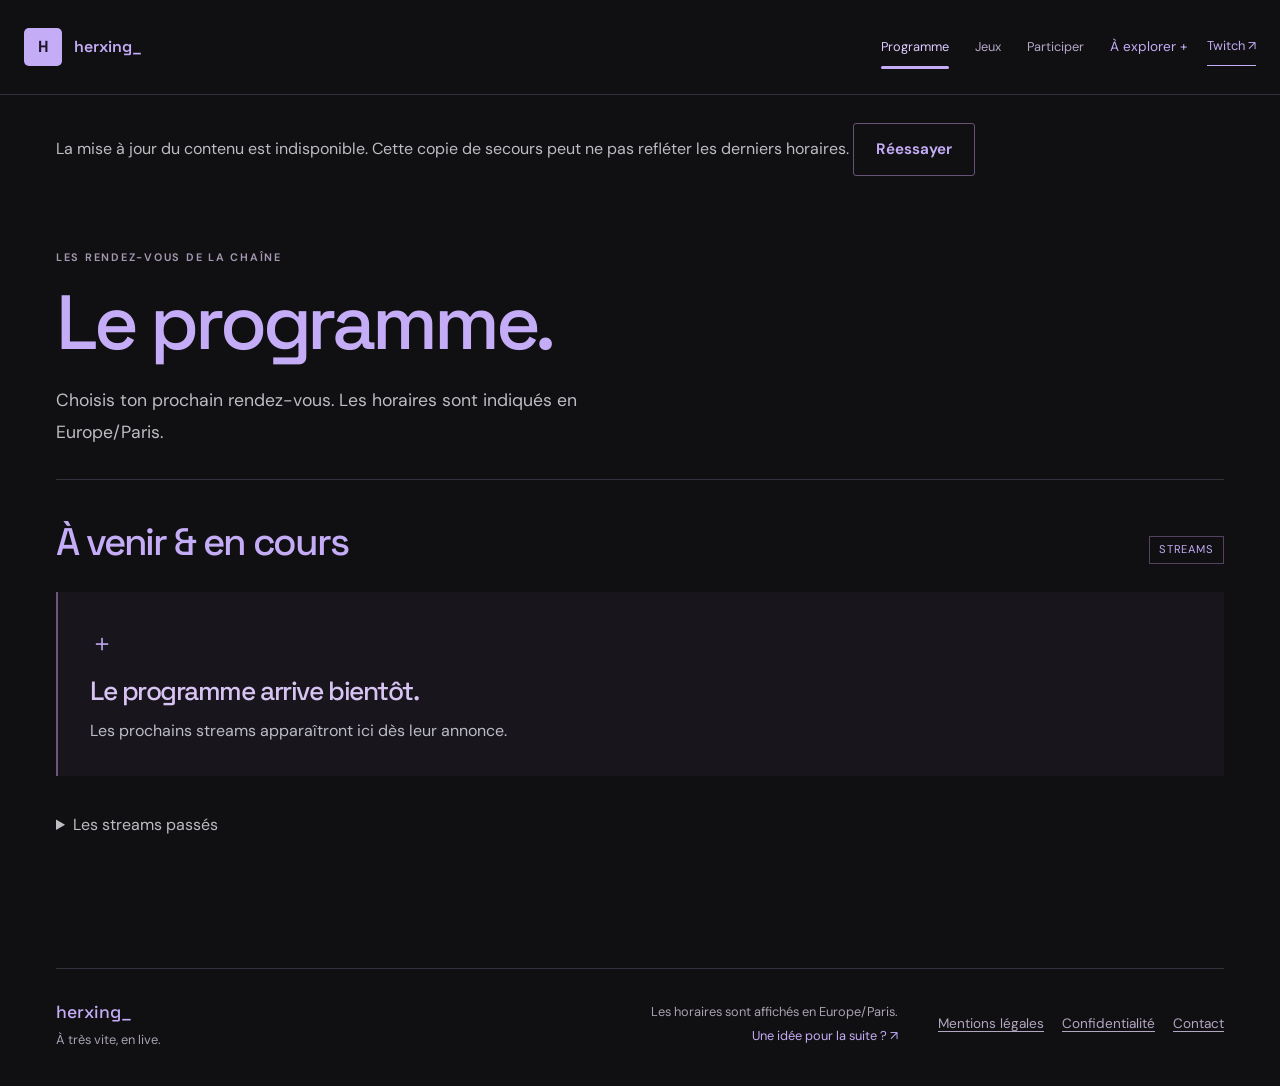
==== commit c625e946: "Ameliorer le mobile, l accessibilite, les erreurs et les apercus de partage" ====
--- a/calendrier/index.html
+++ b/calendrier/index.html
@@ -4,7 +4,7 @@
 <meta charset="UTF-8">
 <meta name="referrer" content="no-referrer">
 <meta name="viewport" content="width=device-width, initial-scale=1">
-<meta name="description" content="Le programme, les jeux et les rendez-vous de la chaîne. Tout pour se retrouver au même endroit.">
+<meta name="description" content="Retrouve mes prochains lives et ajoute les rendez-vous à ton agenda.">
 <meta name="theme-color" content="#111113">
 <title>Calendrier — herxing_</title>
 <link rel="icon" type="image/svg+xml" href="../favicon.svg">
@@ -16,10 +16,20 @@
 <script defer src="../js/validation.js">
 </script>
 <script defer src="../js/calendar.js"></script>
-<script defer src="../js/site.js">
+<script defer src="../js/discovery.js"></script><script defer src="../js/site.js">
 </script>
 <script defer src="../js/navigation.js"></script>
 <link rel="stylesheet" href="../css/editorial.css">
+<link rel="canonical" href="https://herxing1.github.io/TwitchSite/calendrier/index.html">
+<meta property="og:type" content="website">
+<meta property="og:locale" content="fr_FR">
+<meta property="og:site_name" content="herxing_">
+<meta property="og:title" content="Calendrier — herxing_">
+<meta property="og:description" content="Retrouve mes prochains lives et ajoute les rendez-vous à ton agenda.">
+<meta property="og:url" content="https://herxing1.github.io/TwitchSite/calendrier/index.html">
+<meta property="og:image" content="https://herxing1.github.io/TwitchSite/images/partage.png">
+<meta property="og:image:width" content="1200"><meta property="og:image:height" content="630"><meta property="og:image:alt" content="Herxing — On se retrouve en live. Programme, jeux et communauté.">
+<meta name="twitter:card" content="summary_large_image">
 </head>
 <body>
 <a class="skip" href="#contenu">Aller au contenu</a>
@@ -34,8 +44,8 @@
 <a href="../jeux/index.html">Jeux</a>
 <a href="../evenements/index.html">Événements</a>
 <a href="../informations/index.html">Informations</a>
-<a href="../suggestions/index.html">Suggestions</a>
-</nav>
+<a href="../suggestions/index.html">Suggestions</a><a href="../reperes/index.html">C’était quoi déjà ?</a><a href="../progression/index.html">On en est où ?</a>
+<a href="../recherche/index.html">Recherche</a></nav>
 <a class="twitch-link" href="https://www.twitch.tv/herxing_" target="_blank" rel="noopener noreferrer">Twitch <span aria-hidden="true">↗</span>
 </a>
 </header>
--- a/css/editorial.css
+++ b/css/editorial.css
@@ -15,3 +15,72 @@
 
 html[data-page=accueil] .portal h3{color:#c4acf6}html[data-page=accueil] .next-card{border-radius:0}.discord-card{border-radius:0;background:none}
 @media(max-width:900px){.header.has-menu nav{opacity:0}.header.has-menu.menu-open nav{opacity:1}.header.has-menu nav{transition:transform .48s cubic-bezier(.22,1,.36,1),opacity .28s,visibility .48s}}
+
+/* Editorial rhythm: open typography, paper schedule and small warm accents. */
+:root{--text:#c4acf6;--muted:#b8b1be}.lead,p{color:#b8b1be}.button{border-radius:3px;box-shadow:none}.primary{box-shadow:none}.secondary{background:transparent}.hero-scene:before{background:#c4acf6;border-radius:50% 50% 0 0}.hero-person{border-radius:0}.panel,.community-poll,.community-idea,.game-card,.appointment{box-shadow:none}.page-heading .eyebrow{color:#c4acf6}.section-heading h2{color:#e7e1ee}
+.live-banner{position:relative;background:transparent;border:0;border-left:3px solid #c4acf6;padding:4px 0 4px 22px;gap:20px}.live-banner strong{font-size:1.05rem;font-family:var(--body);font-weight:500;color:#e7e1ee;letter-spacing:0}.live-banner p{font-size:.85rem;max-width:620px;color:#a59aa9}.live-banner .button{padding:8px 0;border:0;border-bottom:1px solid #8e7b9b;border-radius:0;font-size:.85rem;background:none}.live-banner.is-live{border-color:#c4acf6;background:none}.live-banner.is-live strong{color:#c4acf6}
+html[data-page=accueil] .home-rendezvous{gap:60px;align-items:start;margin-top:52px;margin-bottom:72px}html[data-page=accueil] .next-card{background:#e7e1ee;color:#241f2a;border:0;border-radius:2px;box-shadow:none;position:relative;overflow:hidden;margin:0;min-height:0}.next-card .card-top{padding:22px 26px 0;background:none;border:0}.next-card .card-top .eyebrow{color:#6e5b69;font-size:.65rem}.next-card .next-empty{padding:34px 26px}.next-card .next-empty h2{color:#241f2a;font-size:2.25rem;line-height:1.08;max-width:340px}.next-card .next-empty p{color:#645760;margin-top:16px;max-width:350px}.next-card .card-bottom{margin:0 26px;padding:18px 0;border-top:1px solid #bbadad;color:#241f2a;background:none}.next-card .card-bottom span{color:#241f2a}.next-card .appointment{padding:26px;border:0;background:none}.next-card .appointment p,.next-card .appointment time,.next-card .appointment .eyebrow{color:#645760}.next-card .appointment h3{color:#241f2a}.next-card .date-tile{background:#241f2a;color:#e7e1ee;border-radius:0}.next-card .badge{color:#57405c;border-color:#917f97}.next-card .secondary{border-color:#917f97;color:#241f2a}.next-card .appointment-art{max-height:160px}.next-card .agenda-note{color:#645760}
+html[data-page=accueil] .home-discord{align-self:end;background:none;border:0;border-radius:0;padding:22px 0 14px 32px;position:relative;color:#c4acf6}.home-discord:before{content:'ENTRE DEUX LIVES';display:block;color:#a497b2;font-size:.65rem;font-weight:650;letter-spacing:.14em;margin-bottom:20px}.home-discord h2{font-size:clamp(2rem,3.2vw,3.2rem);color:#c4acf6;line-height:1.04;max-width:350px}.home-discord p{color:#b8b1be;max-width:340px;margin-top:20px}.home-discord .button{background:none;border:0;border-bottom:1px solid #c4acf6;border-radius:0;color:#c4acf6;padding:10px 0;box-shadow:none;margin-top:20px}.home-discord .button:hover{background:none;color:#eee3ff}
+html[data-page=accueil] .explore .section-heading h2{font-size:.7rem;letter-spacing:.16em;text-transform:uppercase;color:#a497b2}html[data-page=accueil] .portal-grid{display:block;counter-reset:directory}html[data-page=accueil] .portal,html[data-page=accueil] .portal:first-child,html[data-page=accueil] .portal:nth-child(2){display:grid;grid-template-columns:46px minmax(0,1fr) 230px;align-items:center;gap:0 22px;border:0;border-top:1px solid #39303e;border-radius:0;background:none;padding:26px 0;min-height:0;position:relative;transition:padding .2s,color .2s}html[data-page=accueil] .portal:before{counter-increment:directory;content:'0' counter(directory);font-size:.7rem;color:#9986ad;align-self:start;margin-top:10px}html[data-page=accueil] .portal h3{font-size:clamp(2rem,3.8vw,3.4rem);color:#c4acf6;margin:0;grid-column:2;line-height:1.1;font-weight:500}html[data-page=accueil] .portal p{grid-column:2;min-height:0;margin-top:12px;max-width:490px;font-size:.9rem;color:#b8b1be}html[data-page=accueil] .portal .portal-footer{grid-column:3;grid-row:1/3;border:0;margin:0;padding:0;text-align:right;color:#b8b1be;font-size:.8rem}html[data-page=accueil] .portal:after{display:none}html[data-page=accueil] .portal:hover,html[data-page=accueil] .portal:focus-visible{background:none;transform:none;padding-left:10px;border-color:#8c75a3}html[data-page=accueil] .portal:nth-child(2) h3{color:#e7e1ee}html[data-page=accueil] .portal:last-child h3{color:#c4acf6}
+.community-teaser{background:none;border:0;border-left:3px solid #c4acf6;padding:8px 26px;margin-top:30px;margin-bottom:64px}.community-teaser .eyebrow{color:#c4acf6}.community-teaser h2{max-width:700px;color:#e7e1ee}.community-teaser .button{border:0;border-bottom:1px solid #c4acf6;border-radius:0;padding:8px 0;color:#c4acf6}.community-idea .badge{color:#c4acf6;border-color:#6e567f}.community-idea h3{color:#e7e1ee}.game-card h2{color:#e7e1ee}.appointment .date-tile{background:#e7e1ee;color:#241f2a}.footer{margin-top:30px}.filter.active{background:#c4acf6}.panel h2{color:#e7e1ee}
+@media(max-width:600px){.live-banner{margin-left:20px;margin-right:20px;padding:2px 0 2px 16px;gap:12px;align-items:flex-start}.live-banner .button{width:auto}.live-banner p{line-height:1.55}.live-banner strong{font-size:1rem}html[data-page=accueil] .home-rendezvous{margin-top:38px;margin-bottom:48px;gap:40px}.next-card .card-top{padding:22px 24px 0}.next-card .next-empty{padding:28px 24px}.next-card .next-empty h2{font-size:2rem}.next-card .card-bottom{margin:0 24px}.next-card .appointment{padding:20px}.next-card .appointment-body{min-width:0}html[data-page=accueil] .home-discord{padding:0 0 0 26px}.home-discord h2{font-size:2.5rem;max-width:290px}.home-discord p{margin-top:16px}.home-discord:before{margin-bottom:16px}.home-discord .button{width:auto;margin-top:16px}html[data-page=accueil] .portal,html[data-page=accueil] .portal:first-child,html[data-page=accueil] .portal:nth-child(2){grid-template-columns:25px minmax(0,1fr);gap:0 10px;padding:24px 0;min-height:0}html[data-page=accueil] .portal h3{font-size:2rem}html[data-page=accueil] .portal p{font-size:.85rem}html[data-page=accueil] .portal .portal-footer{grid-column:2;grid-row:auto;text-align:left;margin-top:16px;color:#c4acf6}.community-teaser{padding:6px 0 6px 20px;margin-bottom:44px}.hero-scene:before{border-radius:50% 50% 0 0}}
+@media(prefers-reduced-motion:reduce){html[data-page=accueil] .portal{transition:none}}
+
+/* Consistent directory palette and directional interaction. */
+html[data-page=accueil] .portal h3,html[data-page=accueil] .portal:nth-child(2) h3,html[data-page=accueil] .portal:last-child h3{color:#c4acf6;transition:color .2s}
+html[data-page=accueil] .portal p{color:#bcbcc3}
+html[data-page=accueil] .portal:before{color:#77727f}
+html[data-page=accueil] .portal,html[data-page=accueil] .portal:first-child,html[data-page=accueil] .portal:nth-child(2){border-color:#2e2b32}
+html[data-page=accueil] .portal .portal-footer{color:#bcbcc3;display:flex;align-items:center;justify-content:flex-end;gap:14px}
+html[data-page=accueil] .portal .portal-footer:after{content:'↗';display:inline-block;color:#c4acf6;font-size:1.15rem;transition:transform .2s,color .2s}
+html[data-page=accueil] .portal:hover,html[data-page=accueil] .portal:focus-visible{padding-left:0;border-color:#67606e}
+html[data-page=accueil] .portal:hover h3,html[data-page=accueil] .portal:focus-visible h3{color:#f5f4f7}
+html[data-page=accueil] .portal:hover .portal-footer:after,html[data-page=accueil] .portal:focus-visible .portal-footer:after{transform:translate(4px,-4px);color:#f5f4f7}
+@media(max-width:600px){html[data-page=accueil] .portal .portal-footer{justify-content:flex-start;color:#bcbcc3}}
+@media(prefers-reduced-motion:reduce){html[data-page=accueil] .portal h3,html[data-page=accueil] .portal .portal-footer:after{transition:none}html[data-page=accueil] .portal:hover .portal-footer:after,html[data-page=accueil] .portal:focus-visible .portal-footer:after{transform:none}}
+
+/* Cohesive home palette, with a compact offline status. */
+html[data-page=accueil] .next-card{background:#201c26;color:#e7e1ee}
+.next-card .card-top .eyebrow{color:#ae9cbf}.next-card .next-empty h2,.next-card .appointment h3{color:#e7e1ee}
+.next-card .next-empty p,.next-card .appointment p,.next-card .appointment time,.next-card .appointment .eyebrow,.next-card .agenda-note{color:#bdb3c7}
+.next-card .card-bottom{border-color:#4a3d55;color:#c4acf6}.next-card .card-bottom span{color:#c4acf6}
+.next-card .date-tile{background:#c4acf6;color:#241c2e}.next-card .badge{color:#c4acf6;border-color:#6e567f}.next-card .secondary{color:#d5bff4;border-color:#6e567f}.next-card .secondary:hover{background:#33263f;color:#f4ebff}
+html[data-page=accueil] .home-discord,.home-discord h2{color:#c4acf6}.home-discord:before{color:#a497b2}.home-discord .button{color:#c4acf6;border-color:#8f74af}.home-discord .button:hover{color:#eee3ff;background:none}
+.live-banner{border-left-color:#8f74af}.live-banner.is-offline{display:flex;flex-direction:row;justify-content:flex-start;align-items:center;gap:18px;border:0;padding-top:0;padding-bottom:0}.live-banner.is-offline strong{font-size:.9rem;color:#bcb4c5}.live-banner.is-offline strong:before{content:'';display:inline-block;width:7px;height:7px;border-radius:50%;background:#8c809a;margin-right:10px;vertical-align:middle}.live-banner.is-offline .button{font-size:.85rem;padding:4px 0;white-space:nowrap}
+
+/* Shared inner-page language: lavender headings, neutral copy, quiet surfaces. */
+:root{--text:#c4acf6;--muted:#bcbcc3;--line:#35303b;--surface:#201c26}
+.page-heading .eyebrow,.eyebrow{color:#a497b2}.page-heading h1,.section-heading h2,.panel h2,.game-card h2,.community-idea h3,.community-poll h3,.legal-content h2,.mood-copy h2{color:#c4acf6}.lead,p,.privacy-note,.legal-content p,.legal-content li{color:#bcbcc3}
+.panel{border:0;border-top:1px solid #35303b;background:transparent;border-radius:2px;padding:28px 0}.info-grid{gap:48px}.social-row{padding:20px 0;border-color:#35303b}.social-row:hover{color:#f5f4f7}.setup-panel{margin-top:46px}.setup-item dt{color:#a497b2}.setup-item dd{color:#e7e1ee}.mood-portrait img{filter:none}.mood-portrait figcaption{background:#201c26;color:#d7c1f7;border-radius:2px;transform:none;font-weight:500}.mood-portrait figcaption:after{border-top-color:#201c26}
+.appointment{background:#201c26;border:0;border-radius:2px;padding:26px;margin-bottom:24px}.appointment h3{color:#e7e1ee}.appointment .date-tile{background:#c4acf6;color:#241c2e;border-radius:2px}.appointment time,.appointment p{color:#bcbcc3}.appointment .eyebrow{color:#a497b2}.appointment .badge{color:#c4acf6;border-color:#6e567f}.appointment-art{border-radius:2px}.empty-state{border:0;border-left:2px solid #6e567f;border-radius:0;background:#18151d;text-align:left;padding:32px}.empty-state h2{color:#d8c4f3}.empty-symbol{font-size:1.5rem;margin-bottom:14px}.past-section{margin-top:36px}
+.game-card{background:transparent;border:0;border-bottom:1px solid #35303b;border-radius:0;padding:0 0 24px}.game-card img{border-radius:2px}.game-card h2{font-size:1.5rem}.game-card .badge{color:#a497b2;border-color:#4a3d55}.filter{border-radius:3px;border-color:#4a3d55}.filter.active{background:#c4acf6;color:#241c2e}.search,input,select,textarea{background:#18151d;border-color:#51445d;border-radius:3px;color:#e7e1ee}.search input{background:transparent}.search input::placeholder,input::placeholder,textarea::placeholder{color:#aaa0b4}.results-line{color:#a497b2}
+.community-poll{background:#201c26;border:0;border-radius:2px;padding:30px}.community-poll h3{font-size:2rem}.poll-choice{border:0;border-bottom:1px solid #51445d;border-radius:0;background:none;padding:18px 10px}.poll-choice:has(input:checked){background:#34283e;border-color:#c4acf6}.poll-choice strong{color:#e7e1ee}.poll-help{color:#bcbcc3}.community-ideas{gap:30px}.community-idea{background:none;border:0;border-top:1px solid #51445d;padding:24px 0;border-radius:0}.community-idea .badge{color:#c4acf6;border-color:#6e567f}.community-section>p{margin-bottom:22px}.form-panel{background:none}.form-panel h2{font-size:2.3rem}.privacy-note a,.legal-content a{color:#c4acf6}.legal-content section{padding-top:22px;border-top:1px solid #35303b}.legal-draft{background:#201c26;border-left-color:#c4acf6}
+.community-teaser{box-sizing:border-box;max-width:1168px;margin:24px auto 64px;padding:28px 0;border:0;border-top:1px solid #51445d;border-radius:0;background:none}.community-teaser .eyebrow{color:#a497b2;margin-bottom:14px}.community-teaser h2{color:#c4acf6;font-size:clamp(2rem,3.4vw,3rem);margin:0 0 22px;max-width:820px}.community-teaser .button{color:#c4acf6;border-bottom-color:#8f74af}.footer .legal-links a,.footer>div>span,.footer-brand span{color:#aaa2b3}
+@media(max-width:1264px){.community-teaser{margin-left:48px;margin-right:48px}}
+@media(max-width:600px){.community-teaser{margin:16px 20px 44px;padding:26px 0}.community-teaser h2{font-size:2rem}.appointment,.next-card .appointment{padding:20px}.community-poll{padding:22px 18px}.community-poll h3{font-size:1.6rem}.panel{padding:24px 0}.game-card h2{font-size:1.1rem}.empty-state{padding:26px 20px}.info-grid{gap:28px}}
+
+.header.has-menu.menu-reset nav,.header.has-menu.menu-reset nav a{transition:none!important}
+
+.notebook-tools{display:grid;grid-template-columns:2fr 1fr 1fr auto;align-items:end;gap:18px}.notebook-tools label{display:grid;gap:8px;font-size:.85rem;color:#bcbcc3}.notebook-tools .button{min-height:50px}.notebook-list{display:grid;grid-template-columns:repeat(2,minmax(0,1fr));gap:32px}.notebook-entry{padding:26px 0;border-top:1px solid #51445d;min-width:0;overflow-wrap:anywhere}.notebook-entry h2{font-size:2rem;margin:14px 0 18px}.notebook-entry p{max-width:650px}.notebook-entry time{font-size:.8rem;color:#aaa2b3}.notebook-link{display:inline-block;margin-top:24px;padding-bottom:6px;border-bottom:1px solid #8f74af;color:#c4acf6}.progress-summary{margin-top:22px}.progress-summary summary{cursor:pointer;color:#c4acf6;padding:12px 0}.progress-summary h3{font-size:1.1rem;margin:20px 0 10px}.notebook-list .empty-state{grid-column:1/-1}
+@media(min-width:901px){.header{gap:20px;padding-left:24px;padding-right:24px}.header nav{gap:14px}.header nav a{font-size:.8rem}.header .brand{font-size:1rem}.header>.twitch-link{font-size:.8rem}}
+@media(min-width:901px) and (max-width:1150px){.header{flex-wrap:wrap}.header nav{order:3;width:100%;justify-content:space-between}.header>.twitch-link{margin-left:auto}}
+@media(max-width:700px){.notebook-tools{grid-template-columns:1fr 1fr}.notebook-tools label:first-child{grid-column:1/-1}.notebook-tools .button{padding:12px}.notebook-list{grid-template-columns:1fr;gap:12px}.notebook-entry h2{font-size:1.75rem}}
+
+.related-game{display:block;width:fit-content;margin-top:16px;color:#c4acf6;border-bottom:1px solid #6e567f;font-size:.85rem}.notebook-entry:target,.appointment:target{outline:2px solid #c4acf6;outline-offset:8px;scroll-margin-top:30px}.game-card>.related-game{margin:18px 0}.discovery-search{display:flex;align-items:end;gap:16px}.discovery-search label{display:grid;gap:10px;flex:1}.discovery-group{margin:38px 0}.discovery-group h2{margin-bottom:18px;font-size:1.5rem}.discovery-result{display:grid;grid-template-columns:minmax(0,1fr) 22px;padding:20px 0;border-top:1px solid #39303e;gap:6px 18px}.discovery-result strong{font-size:1.2rem;grid-column:1}.discovery-result span:first-of-type{grid-column:1;color:#bcbcc3;font-size:.85rem;white-space:pre-line;overflow-wrap:anywhere}.discovery-result span:last-child{grid-column:2;grid-row:1/3;align-self:center}.home-priority{max-width:1168px;padding:30px;background:#201c26;margin:24px auto 40px}.home-priority .eyebrow{margin-bottom:16px}.home-priority h2{font-size:clamp(2rem,4vw,3.2rem);max-width:800px;margin-bottom:18px}.home-priority .button{margin-top:24px}.home-rendezvous.home-secondary{display:block;margin-top:32px!important}.home-secondary .home-discord{max-width:740px;padding:0!important}.home-secondary .home-discord h2{max-width:650px}.home-secondary .home-discord p{max-width:600px}
+@media(min-width:901px){.header nav{order:initial;width:auto;gap:26px}.header{flex-wrap:nowrap}.nav-more{position:relative}.nav-more summary{cursor:pointer;font-size:.85rem;color:#c4acf6;list-style:none;padding:12px 0}.nav-more summary:after{content:' +';}.nav-more[open]{background:#201c26}.nav-more[open] summary{padding:12px}.nav-more>a{display:block!important;min-width:220px;padding:12px 18px!important;background:#201c26}.nav-more[open]{position:absolute;right:120px;top:18px;z-index:60}.nav-more[open]~a{margin-left:0}.header nav:has(.nav-more[open]){padding-right:100px}.nav-more .menu-link-title{font-size:.85rem}}
+@media(max-width:900px){.header.has-menu nav .nav-more{display:contents}.nav-more>summary{display:none}.header.has-menu nav .nav-more>a{grid-column:auto!important;min-height:44px;padding:10px 0!important;opacity:1!important;transform:none!important}.header.has-menu nav .nav-more .menu-link-title{font-family:var(--body)!important;font-size:.95rem!important;letter-spacing:0!important}.nav-more a:nth-of-type(-n+3){grid-column:auto}.header.has-menu nav .twitch-link{grid-column:1/-1}.home-priority{margin-left:20px;margin-right:20px}.discovery-search{flex-direction:column;align-items:stretch}.home-priority{padding:24px}}
+@media(min-width:901px) and (max-width:1264px){.home-priority{margin-left:48px;margin-right:48px}}
+
+@media(max-width:900px){.header.has-menu nav .nav-more{display:grid;grid-column:1/-1;grid-template-columns:1fr 1fr;gap:4px 18px;min-width:0}.nav-more::details-content{display:contents}.header.has-menu nav .nav-more>a{display:block;min-width:0;white-space:normal;line-height:1.4}.header.has-menu nav .twitch-link{width:100%;min-width:0;box-sizing:border-box}}
+@media(min-width:901px){.nav-more[open]{position:relative;right:auto;top:auto;background:transparent}.nav-more[open] summary{padding:12px 0}.nav-more::details-content{position:absolute;right:0;top:100%;min-width:230px;background:#201c26;box-shadow:0 15px 30px #0006}.header nav:has(.nav-more[open]){padding-right:0}}
+
+.report-link{display:block;width:fit-content;margin-top:14px;color:#a99bb7;font-size:.8rem;text-decoration:underline;text-underline-offset:4px}.report-link:hover{color:#e7e1ee}.report-note{padding:16px 0;color:#c4acf6}#signalement{scroll-margin-top:24px}
+
+.playlist-cover{display:block;width:min(100%,300px);height:auto;aspect-ratio:1;object-fit:cover;margin-bottom:24px;border-radius:3px;background:#201c26}.notebook-entry:has(.playlist-cover){padding-top:26px}
+
+/* Small screens, keyboard focus and readable muted copy. */
+:root{--muted:#bcbcc3}select:focus-visible,summary:focus-visible{outline:2px solid #c4acf6;outline-offset:4px}.report-link,.results-line,.eyebrow,.footer .legal-links a{color:#b3a6c1}.button,button.filter,.report-link,.notebook-link,.related-game,.nav-more summary{min-height:44px}.report-link,.notebook-link,.related-game{display:flex;align-items:center;width:fit-content}.notebook-tools,.discovery-search,.library-toolbar{min-width:0}.notebook-tools>*{min-width:0}.data-notice{padding-top:18px;padding-bottom:18px}.data-notice .button{margin-top:10px}.game-card,.panel,.home-priority,.notebook-entry{min-width:0;overflow-wrap:anywhere}
+@media(max-width:360px){.shell{padding-left:16px;padding-right:16px}.header.has-menu{padding-left:16px;padding-right:16px}.hero h1{font-size:2.4rem}.page-heading h1{font-size:2.35rem}.notebook-tools{grid-template-columns:1fr}.notebook-tools label:first-child{grid-column:auto}.game-grid{grid-template-columns:1fr}.discovery-search .button{width:100%}}
+@media(max-height:500px) and (max-width:900px){.header.has-menu{padding-top:10px;padding-bottom:10px}.header.has-menu nav{top:64px;padding-top:14px}.header.has-menu nav a:nth-of-type(-n+3) .menu-link-title{font-size:1.8rem}.header.has-menu .menu-heading{margin-bottom:6px}.header.has-menu .menu-secondary-heading{margin-top:12px;padding-top:10px}.header.has-menu nav .twitch-link{margin-top:12px}.header.has-menu nav a:nth-of-type(-n+3){padding:7px 0}}
+
+html[data-page=accueil] .portal:before{color:#a497b2}
